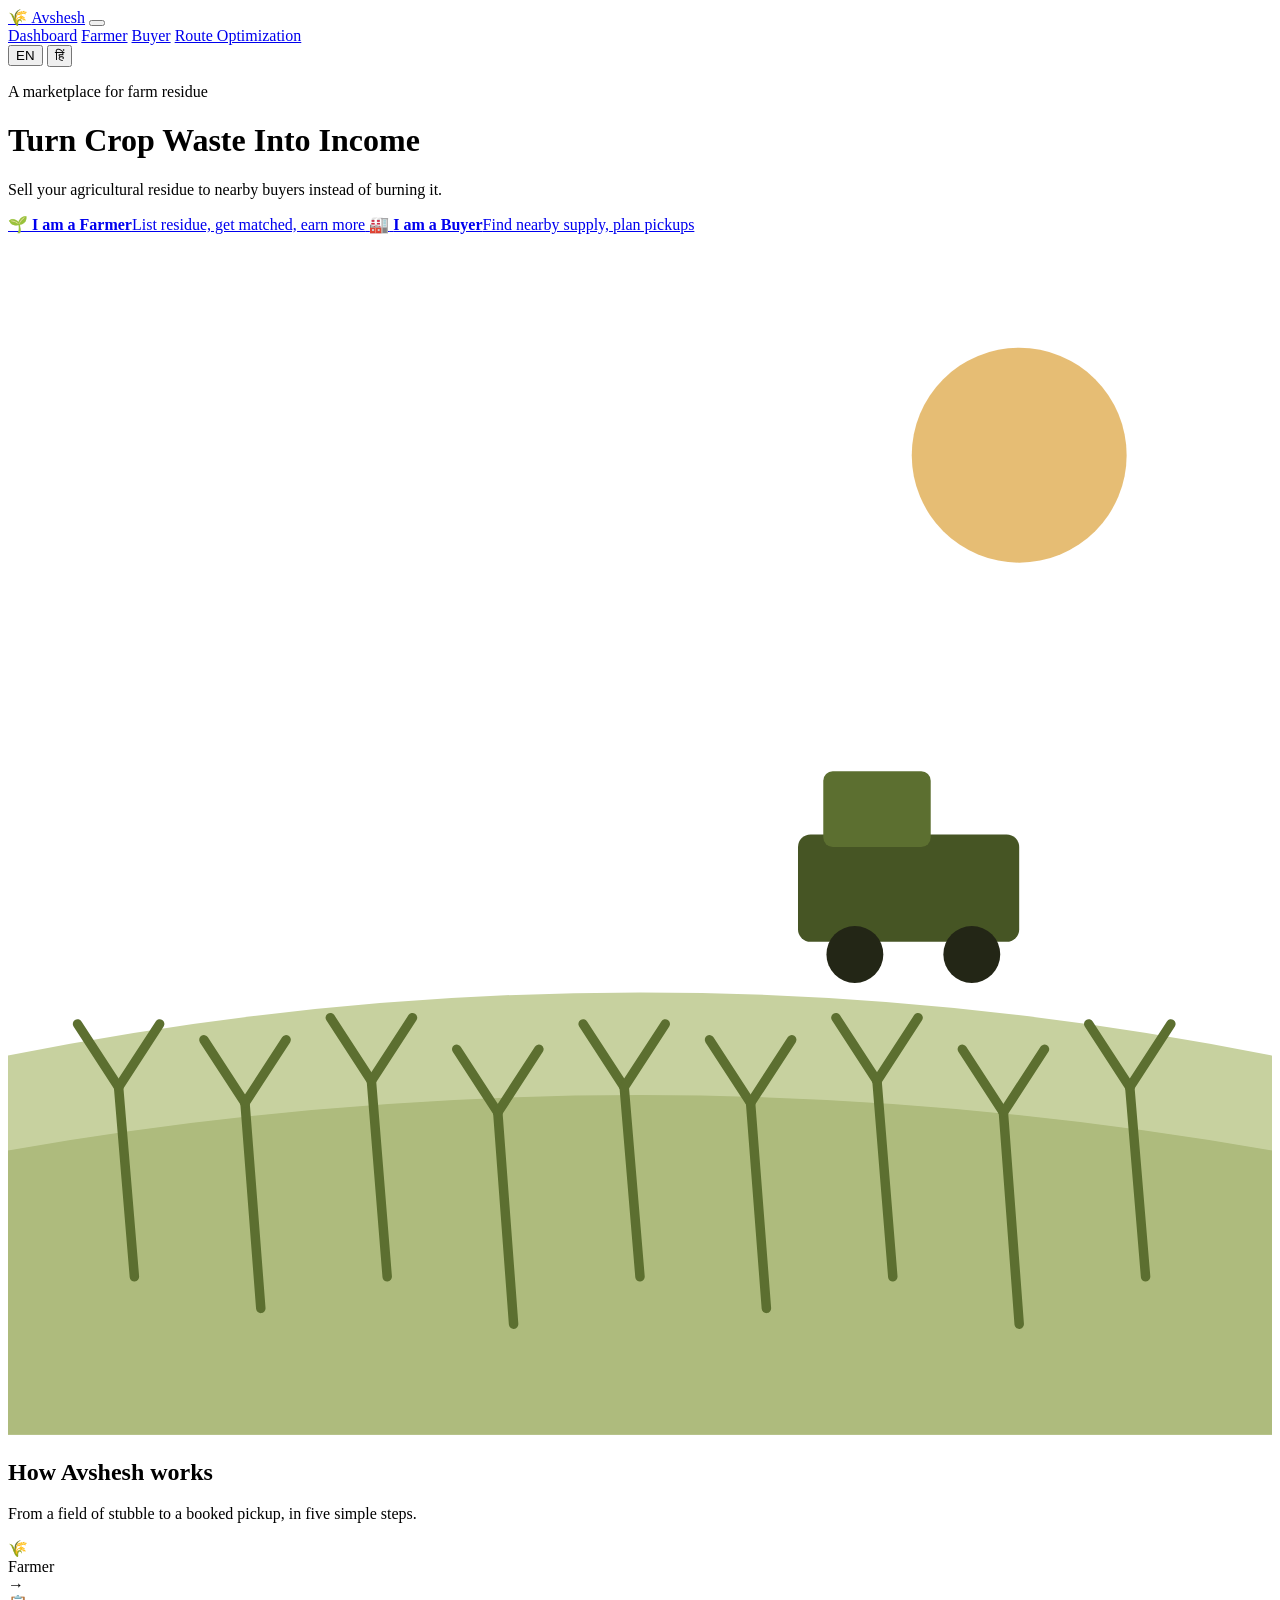
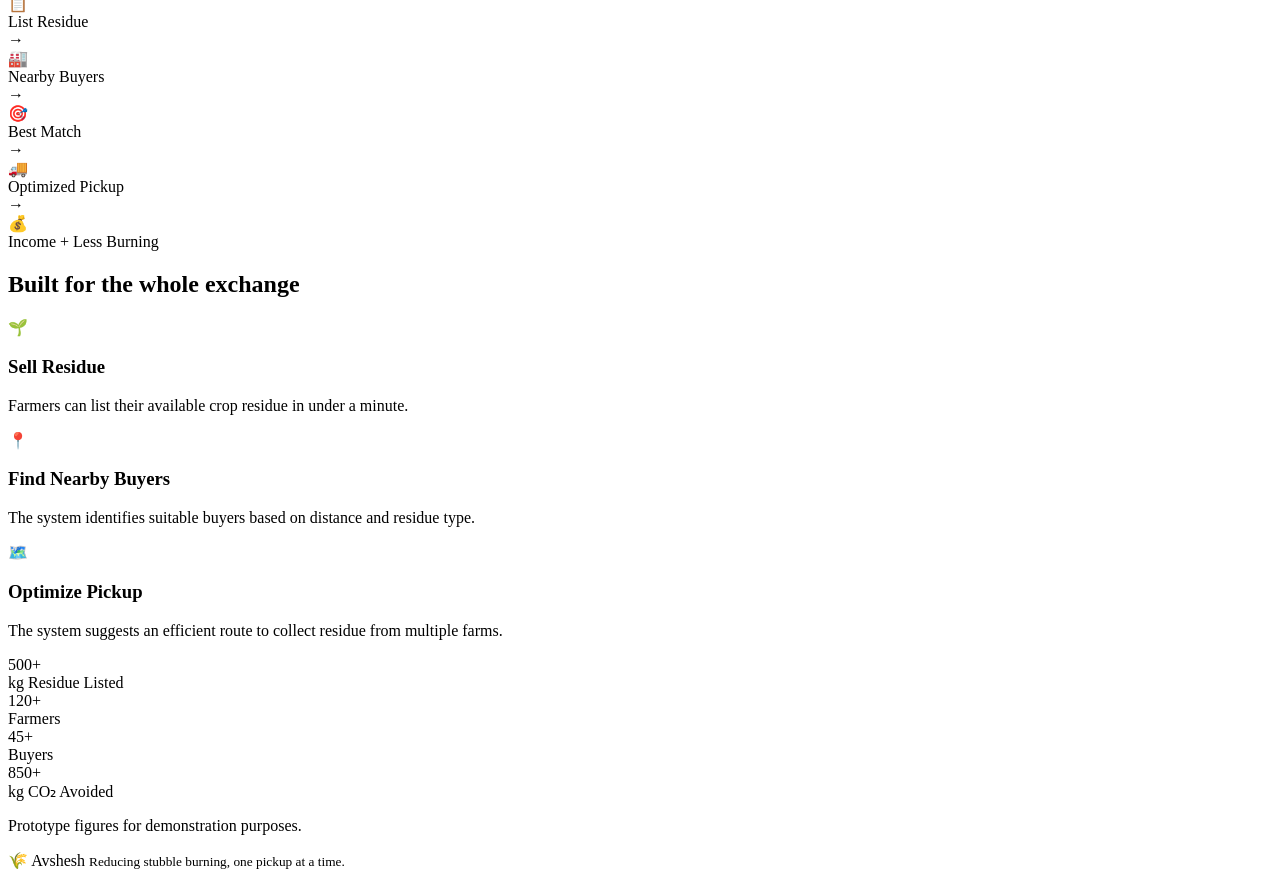
==== index.html @ 3e5e0919 "Add files via upload" ====
<!DOCTYPE html>
<html lang="en">
<head>
<meta charset="UTF-8" />
<meta name="viewport" content="width=device-width, initial-scale=1.0" />
<title>Avshesh — Turn Crop Waste Into Income</title>
<link rel="stylesheet" href="css/style.css" />
<link rel="stylesheet" href="css/enhance.css" />
</head>
<body>

<nav class="navbar">
  <div class="container">
    <a href="index.html" class="brand"><span class="seed">🌾</span> <span data-i18n="brandName">Avshesh</span></a>
    <button class="nav-toggle" aria-label="Menu"><span></span><span></span><span></span></button>
    <div class="nav-links">
      <a href="index.html" data-i18n="navDashboard">Dashboard</a>
      <a href="farmer.html" data-i18n="navFarmer">Farmer</a>
      <a href="buyer.html" data-i18n="navBuyer">Buyer</a>
      <a href="route.html" data-i18n="navRoute">Route Optimization</a>
    </div>
    <div class="nav-actions">
      <div class="lang-switch">
        <button data-lang="en">EN</button>
        <button data-lang="hi">हिं</button>
      </div>
      <div id="nav-user-slot"></div>
    </div>
  </div>
</nav>

<!-- ================= HERO ================= -->
<header class="hero field-texture">
  <div class="container hero-grid page-enter">
    <div>
      <p class="eyebrow-free-label" data-i18n="heroKicker">A marketplace for farm residue</p>
      <h1 data-i18n="heroTitle">Turn Crop Waste Into Income</h1>
      <p class="lead" data-i18n="heroLead">Sell your agricultural residue to nearby buyers instead of burning it.</p>
      <div class="hero-actions">
        <a href="farmer.html" class="role-card">
          <span class="icon">🌱</span>
          <span><strong data-i18n="ctaFarmer">I am a Farmer</strong><span data-i18n="roleFarmerDesc">List residue, get matched, earn more</span></span>
        </a>
        <a href="buyer.html" class="role-card">
          <span class="icon">🏭</span>
          <span><strong data-i18n="ctaBuyer">I am a Buyer</strong><span data-i18n="roleBuyerDesc">Find nearby supply, plan pickups</span></span>
        </a>
      </div>
    </div>

    <div class="field-scene" aria-hidden="true">
      <svg viewBox="0 0 400 380" xmlns="http://www.w3.org/2000/svg">
        <circle class="sun" cx="320" cy="70" r="34" fill="#e2b25c" opacity="0.85"/>
        <path d="M0 260 Q200 220 400 260 L400 380 L0 380 Z" fill="#c7d19f"/>
        <path d="M0 290 Q200 255 400 290 L400 380 L0 380 Z" fill="#aebb7d"/>
        <g stroke="#5c6f30" stroke-width="3" stroke-linecap="round">
          <g class="stalk"><line x1="40" y1="330" x2="35" y2="270"/><line x1="35" y1="270" x2="22" y2="250"/><line x1="35" y1="270" x2="48" y2="250"/></g>
          <g class="stalk"><line x1="80" y1="340" x2="75" y2="275"/><line x1="75" y1="275" x2="62" y2="255"/><line x1="75" y1="275" x2="88" y2="255"/></g>
          <g class="stalk"><line x1="120" y1="330" x2="115" y2="268"/><line x1="115" y1="268" x2="102" y2="248"/><line x1="115" y1="268" x2="128" y2="248"/></g>
          <g class="stalk"><line x1="160" y1="345" x2="155" y2="278"/><line x1="155" y1="278" x2="142" y2="258"/><line x1="155" y1="278" x2="168" y2="258"/></g>
          <g class="stalk"><line x1="200" y1="330" x2="195" y2="270"/><line x1="195" y1="270" x2="182" y2="250"/><line x1="195" y1="270" x2="208" y2="250"/></g>
          <g class="stalk"><line x1="240" y1="340" x2="235" y2="275"/><line x1="235" y1="275" x2="222" y2="255"/><line x1="235" y1="275" x2="248" y2="255"/></g>
          <g class="stalk"><line x1="280" y1="330" x2="275" y2="268"/><line x1="275" y1="268" x2="262" y2="248"/><line x1="275" y1="268" x2="288" y2="248"/></g>
          <g class="stalk"><line x1="320" y1="345" x2="315" y2="278"/><line x1="315" y1="278" x2="302" y2="258"/><line x1="315" y1="278" x2="328" y2="258"/></g>
          <g class="stalk"><line x1="360" y1="330" x2="355" y2="270"/><line x1="355" y1="270" x2="342" y2="250"/><line x1="355" y1="270" x2="368" y2="250"/></g>
        </g>
        <g transform="translate(250,170)">
          <rect x="0" y="20" width="70" height="34" rx="4" fill="#465524"/>
          <rect x="8" y="0" width="34" height="24" rx="3" fill="#5c6f30"/>
          <circle cx="18" cy="58" r="9" fill="#232616"/>
          <circle cx="55" cy="58" r="9" fill="#232616"/>
        </g>
      </svg>
    </div>
  </div>
</header>

<!-- ================= FLOW ================= -->
<section class="flow-section">
  <div class="container">
    <div class="section-head">
      <h2 data-i18n="flowTitle">How Avshesh works</h2>
      <p data-i18n="flowSub">From a field of stubble to a booked pickup, in five simple steps.</p>
    </div>
    <div class="flow-row">
      <div class="flow-step"><div class="bubble">🌾</div><span data-i18n="flowFarmer">Farmer</span></div>
      <span class="flow-arrow">→</span>
      <div class="flow-step"><div class="bubble">📋</div><span data-i18n="flowList">List Residue</span></div>
      <span class="flow-arrow">→</span>
      <div class="flow-step"><div class="bubble">🏭</div><span data-i18n="flowBuyers">Nearby Buyers</span></div>
      <span class="flow-arrow">→</span>
      <div class="flow-step"><div class="bubble">🎯</div><span data-i18n="flowMatch">Best Match</span></div>
      <span class="flow-arrow">→</span>
      <div class="flow-step"><div class="bubble">🚚</div><span data-i18n="flowPickup">Optimized Pickup</span></div>
      <span class="flow-arrow">→</span>
      <div class="flow-step"><div class="bubble">💰</div><span data-i18n="flowIncome">Income + Less Burning</span></div>
    </div>
  </div>
</section>

<!-- ================= FEATURES ================= -->
<section class="section">
  <div class="container">
    <div class="section-head">
      <h2 data-i18n="featTitle">Built for the whole exchange</h2>
    </div>
    <div class="card-grid">
      <div class="feature-card">
        <div class="icon">🌱</div>
        <h3 data-i18n="feat1Title">Sell Residue</h3>
        <p data-i18n="feat1Desc">Farmers can list their available crop residue in under a minute.</p>
      </div>
      <div class="feature-card">
        <div class="icon">📍</div>
        <h3 data-i18n="feat2Title">Find Nearby Buyers</h3>
        <p data-i18n="feat2Desc">The system identifies suitable buyers based on distance and residue type.</p>
      </div>
      <div class="feature-card">
        <div class="icon">🗺️</div>
        <h3 data-i18n="feat3Title">Optimize Pickup</h3>
        <p data-i18n="feat3Desc">The system suggests an efficient route to collect residue from multiple farms.</p>
      </div>
    </div>
  </div>
</section>

<!-- ================= IMPACT ================= -->
<section class="section" style="padding-top:0;">
  <div class="container">
    <div class="impact-strip">
      <div><div class="num">500+</div><div class="label" data-i18n="impactResidue">kg Residue Listed</div></div>
      <div><div class="num">120+</div><div class="label" data-i18n="impactFarmers">Farmers</div></div>
      <div><div class="num">45+</div><div class="label" data-i18n="impactBuyers">Buyers</div></div>
      <div><div class="num">850+</div><div class="label" data-i18n="impactCO2">kg CO₂ Avoided</div></div>
    </div>
    <p class="impact-note" data-i18n="impactDisclaimer">Prototype figures for demonstration purposes.</p>
  </div>
</section>

<footer>
  <div class="container">
    <span class="brand"><span class="seed">🌾</span> <span data-i18n="brandName">Avshesh</span></span>
    <small data-i18n="footerTag">Reducing stubble burning, one pickup at a time.</small>
  </div>
</footer>

<div id="toast-stack"></div>

<script src="js/i18n.js"></script>
<script src="js/app.js"></script>
<script src="js/chatbot.js"></script>
<script src="js/onboarding.js"></script>
</body>
</html>
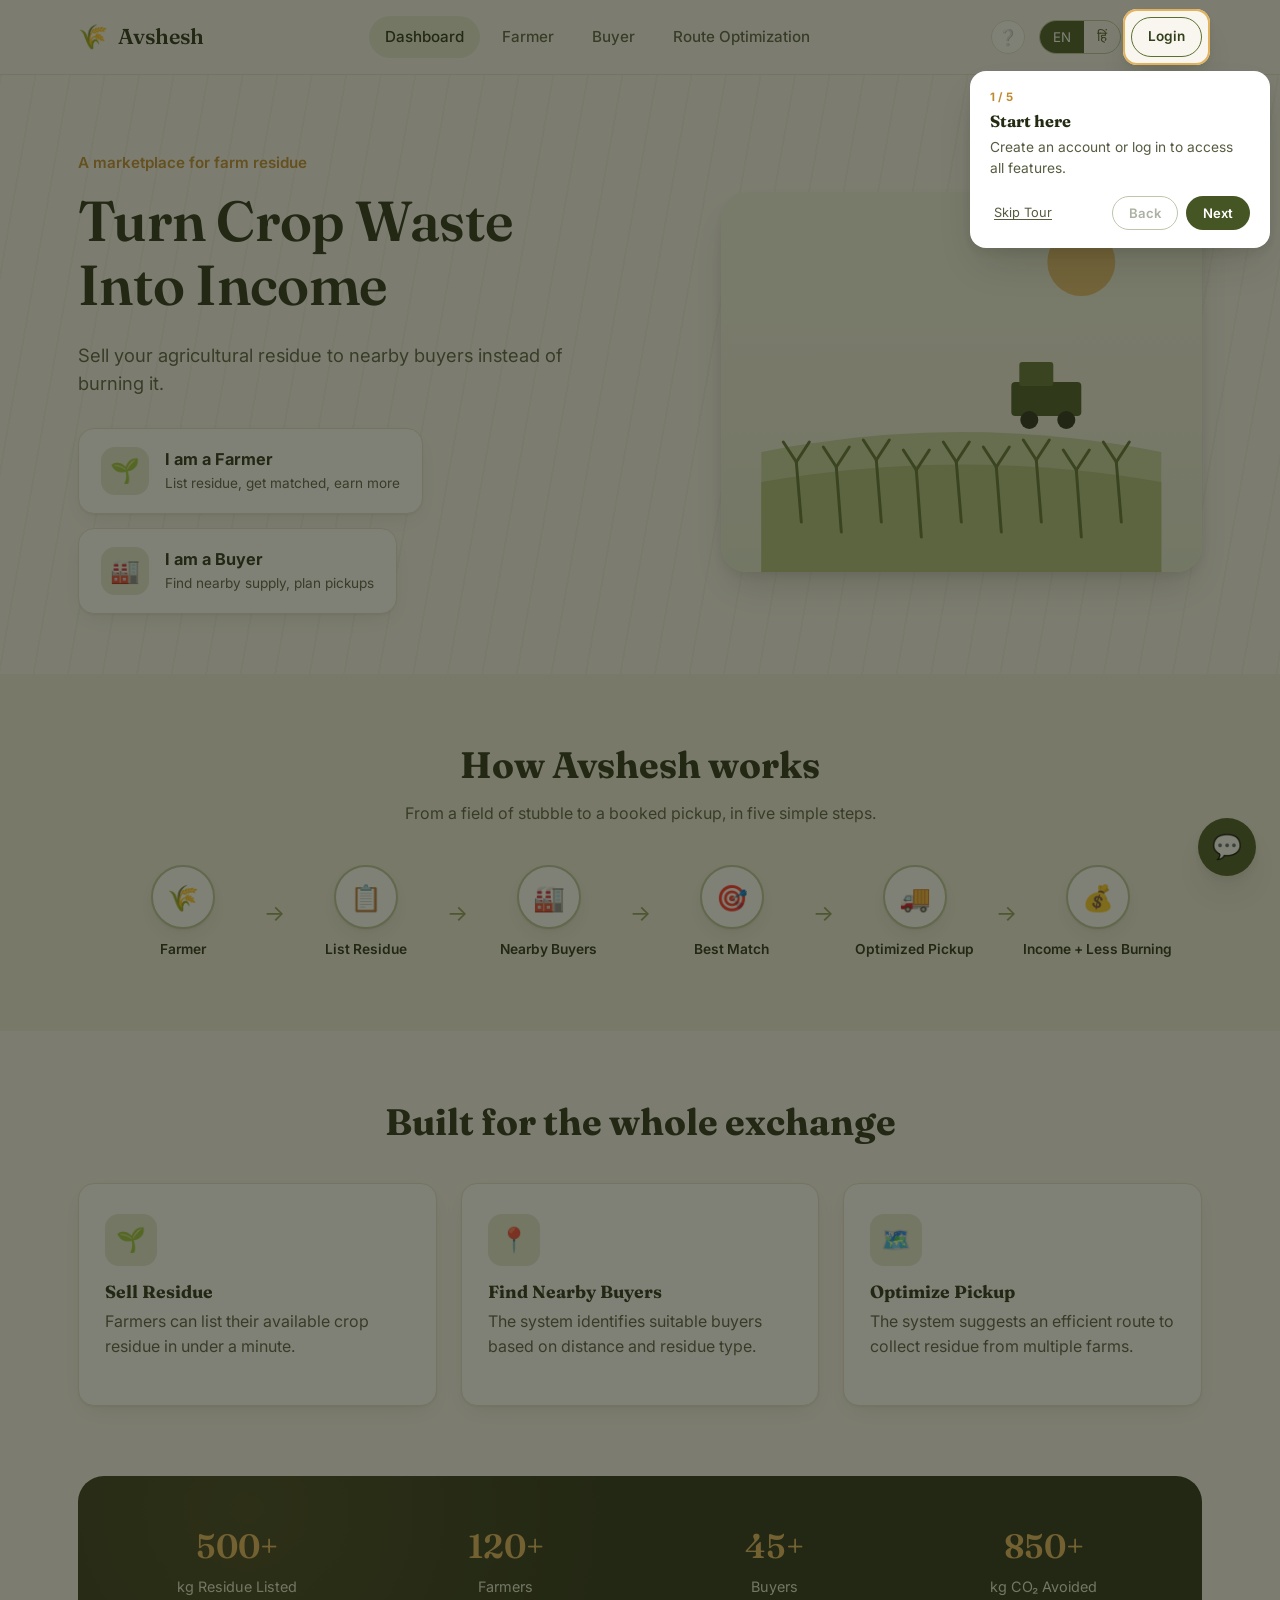
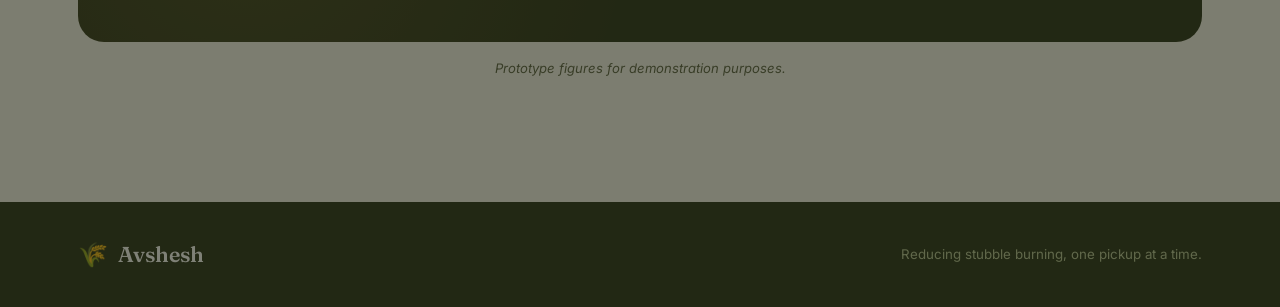
==== commit 43b381f0: "Add files via upload" ====
--- a/index.html
+++ b/index.html
@@ -4,8 +4,8 @@
 <meta charset="UTF-8" />
 <meta name="viewport" content="width=device-width, initial-scale=1.0" />
 <title>Avshesh — Turn Crop Waste Into Income</title>
-<link rel="stylesheet" href="css/style.css" />
-<link rel="stylesheet" href="css/enhance.css" />
+<link rel="stylesheet" href="style.css" />
+<link rel="stylesheet" href="enhance.css" />
 </head>
 <body>
 
@@ -146,9 +146,9 @@
 
 <div id="toast-stack"></div>
 
-<script src="js/i18n.js"></script>
-<script src="js/app.js"></script>
-<script src="js/chatbot.js"></script>
-<script src="js/onboarding.js"></script>
+<script src="i18n.js"></script>
+<script src="app.js"></script>
+<script src="chatbot.js"></script>
+<script src="onboarding.js"></script>
 </body>
 </html>
--- a/style.css
+++ b/style.css
@@ -0,0 +1,509 @@
+/* ============================================================
+   AVSHESH — Crop Residue Marketplace
+   Design tokens: olive green + off-white, warm harvest gold accent
+   ============================================================ */
+
+@import url('https://fonts.googleapis.com/css2?family=Fraunces:opsz,wght@9..144,400;9..144,500;9..144,600;9..144,700&family=Inter:wght@400;500;600;700&family=Noto+Sans+Devanagari:wght@400;500;600;700&display=swap');
+
+:root{
+  /* Core palette */
+  --olive-950:#232b13;
+  --olive-900:#33401b;
+  --olive-800:#465524;
+  --olive-700:#5c6f30;
+  --olive-600:#74883f;
+  --olive-500:#8a9c58;
+  --olive-300:#b7c497;
+  --olive-100:#e2e8d2;
+  --off-white:#f8f6ee;
+  --cream:#f0ecdf;
+  --cream-dark:#e6e0cd;
+  --gold:#c08a2e;
+  --gold-light:#e2b25c;
+  --ink:#232616;
+  --ink-soft:#565c40;
+  --white:#ffffff;
+  --danger:#a8432c;
+  --success:#3f6b3a;
+
+  /* Type */
+  --font-display:'Fraunces', 'Noto Sans Devanagari', serif;
+  --font-body:'Inter', 'Noto Sans Devanagari', sans-serif;
+
+  /* Shape */
+  --radius-sm:10px;
+  --radius-md:16px;
+  --radius-lg:26px;
+  --shadow-soft: 0 1px 2px rgba(35,38,22,0.06), 0 8px 24px -8px rgba(35,38,22,0.14);
+  --shadow-lift: 0 4px 8px rgba(35,38,22,0.08), 0 20px 40px -12px rgba(35,38,22,0.22);
+
+  --container: 1180px;
+}
+
+html[lang="hi"]{
+  --font-body:'Noto Sans Devanagari','Inter', sans-serif;
+  --font-display:'Noto Sans Devanagari','Fraunces', serif;
+}
+
+*,*::before,*::after{ box-sizing:border-box; }
+html{ scroll-behavior:smooth; }
+body{
+  margin:0;
+  background:var(--off-white);
+  color:var(--ink);
+  font-family:var(--font-body);
+  line-height:1.55;
+  -webkit-font-smoothing:antialiased;
+}
+img{ max-width:100%; display:block; }
+a{ color:inherit; text-decoration:none; }
+button{ font-family:inherit; }
+ul{ margin:0; padding:0; list-style:none; }
+h1,h2,h3,h4{ font-family:var(--font-display); color:var(--olive-950); margin:0 0 .4em; line-height:1.15; }
+p{ margin:0 0 1em; color:var(--ink-soft); }
+.container{ max-width:var(--container); margin:0 auto; padding:0 28px; }
+
+@media (prefers-reduced-motion: reduce){
+  *{ animation-duration:0.001ms !important; animation-iteration-count:1 !important; transition-duration:0.001ms !important; scroll-behavior:auto !important; }
+}
+
+:focus-visible{ outline:3px solid var(--gold); outline-offset:2px; border-radius:4px; }
+
+/* ---------------- Texture / field backdrop ---------------- */
+.field-texture{
+  background-image:
+    repeating-linear-gradient(100deg, rgba(90,105,50,0.05) 0px, rgba(90,105,50,0.05) 2px, transparent 2px, transparent 34px);
+}
+
+/* ---------------- Navbar ---------------- */
+.navbar{
+  position:sticky; top:0; z-index:50;
+  background:rgba(248,246,238,0.92);
+  backdrop-filter:blur(10px);
+  border-bottom:1px solid var(--cream-dark);
+}
+.navbar .container{
+  display:flex; align-items:center; justify-content:space-between;
+  height:74px;
+}
+.brand{
+  display:flex; align-items:center; gap:10px;
+  font-family:var(--font-display); font-weight:600; font-size:1.35rem;
+  color:var(--olive-950);
+}
+.brand .seed{ font-size:1.5rem; line-height:1; }
+.nav-links{ display:flex; align-items:center; gap:6px; }
+.nav-links a{
+  padding:9px 16px; border-radius:999px; font-weight:500; font-size:0.95rem;
+  color:var(--ink-soft); transition:background .18s ease, color .18s ease;
+  white-space:nowrap;
+}
+.nav-links a:hover, .nav-links a.active{ background:var(--olive-100); color:var(--olive-950); }
+.nav-actions{ display:flex; align-items:center; gap:10px; }
+.nav-toggle{ display:none; }
+
+.lang-switch{
+  display:flex; border:1.5px solid var(--olive-300); border-radius:999px; overflow:hidden;
+  font-size:.82rem; font-weight:600;
+}
+.lang-switch button{
+  padding:7px 13px; background:transparent; border:none; cursor:pointer; color:var(--olive-800);
+  transition:background .18s ease, color .18s ease;
+}
+.lang-switch button.active{ background:var(--olive-800); color:var(--white); }
+
+.user-chip{
+  display:flex; align-items:center; gap:8px; padding:6px 12px 6px 6px;
+  background:var(--cream); border-radius:999px; font-size:.85rem; font-weight:600; color:var(--olive-950);
+}
+.user-chip .avatar{
+  width:28px; height:28px; border-radius:50%; background:var(--olive-700); color:#fff;
+  display:flex; align-items:center; justify-content:center; font-size:.8rem; font-weight:700;
+}
+.logout-link{ font-size:.78rem; color:var(--ink-soft); margin-left:4px; }
+
+@media (max-width: 900px){
+  .nav-links{
+    position:fixed; inset:74px 0 auto 0; background:var(--off-white);
+    flex-direction:column; align-items:stretch; padding:10px 20px 20px;
+    border-bottom:1px solid var(--cream-dark); box-shadow:var(--shadow-soft);
+    transform:translateY(-8px); opacity:0; pointer-events:none; transition:all .2s ease;
+  }
+  .nav-links.open{ transform:translateY(0); opacity:1; pointer-events:auto; }
+  .nav-links a{ padding:12px 14px; }
+  .nav-toggle{
+    display:flex; flex-direction:column; gap:4px; background:none; border:none; cursor:pointer; padding:8px;
+  }
+  .nav-toggle span{ width:22px; height:2px; background:var(--olive-950); border-radius:2px; }
+}
+
+/* ---------------- Buttons ---------------- */
+.btn{
+  display:inline-flex; align-items:center; justify-content:center; gap:8px;
+  padding:13px 26px; border-radius:999px; font-weight:600; font-size:0.98rem;
+  border:1.5px solid transparent; cursor:pointer; transition:transform .16s ease, box-shadow .16s ease, background .16s ease, color .16s ease;
+  white-space:nowrap;
+}
+.btn:active{ transform:scale(0.97); }
+.btn-primary{ background:var(--olive-800); color:var(--white); box-shadow:var(--shadow-soft); }
+.btn-primary:hover{ background:var(--olive-900); box-shadow:var(--shadow-lift); }
+.btn-gold{ background:var(--gold); color:var(--white); box-shadow:var(--shadow-soft); }
+.btn-gold:hover{ background:#a87423; box-shadow:var(--shadow-lift); }
+.btn-outline{ background:transparent; border-color:var(--olive-700); color:var(--olive-900); }
+.btn-outline:hover{ background:var(--olive-100); }
+.btn-ghost{ background:transparent; color:var(--ink-soft); }
+.btn-ghost:hover{ color:var(--olive-950); }
+.btn-sm{ padding:8px 16px; font-size:.85rem; }
+.btn-block{ width:100%; }
+.btn[disabled]{ opacity:.5; cursor:not-allowed; }
+
+/* ---------------- Hero ---------------- */
+.hero{
+  position:relative; overflow:hidden;
+  padding:76px 0 60px;
+}
+.hero-grid{
+  display:grid; grid-template-columns:1.1fr 0.9fr; gap:56px; align-items:center;
+}
+.eyebrow-free-label{ /* just a small kicker, plain sentence case, no tracking/caps */
+  color:var(--gold); font-weight:600; font-size:.95rem; margin-bottom:14px;
+}
+.hero h1{
+  font-size:clamp(2.4rem, 4.4vw, 3.6rem); font-weight:600; letter-spacing:-0.01em;
+  max-width:12ch;
+}
+.hero p.lead{ font-size:1.15rem; max-width:46ch; color:var(--ink-soft); }
+.hero-actions{ display:flex; gap:14px; margin-top:30px; flex-wrap:wrap; }
+
+.role-card{
+  display:flex; align-items:center; gap:16px; padding:18px 22px; border-radius:var(--radius-md);
+  background:var(--white); box-shadow:var(--shadow-soft); border:1px solid var(--cream-dark);
+  transition:transform .18s ease, box-shadow .18s ease; min-width:230px;
+}
+.role-card:hover{ transform:translateY(-3px); box-shadow:var(--shadow-lift); }
+.role-card .icon{
+  width:48px; height:48px; border-radius:14px; display:flex; align-items:center; justify-content:center;
+  font-size:1.5rem; background:var(--olive-100); flex-shrink:0;
+}
+.role-card strong{ display:block; color:var(--olive-950); font-size:1.02rem; }
+.role-card span{ font-size:.85rem; color:var(--ink-soft); }
+
+/* Field illustration */
+.field-scene{
+  position:relative; height:380px; border-radius:var(--radius-lg);
+  background:linear-gradient(180deg, #eef1e0 0%, var(--cream) 55%, var(--olive-100) 100%);
+  overflow:hidden; box-shadow:var(--shadow-lift);
+}
+.field-scene svg{ position:absolute; inset:0; width:100%; height:100%; }
+.field-scene .sun{ animation:float-slow 6s ease-in-out infinite; }
+@keyframes float-slow{ 0%,100%{ transform:translateY(0);} 50%{ transform:translateY(-8px);} }
+.field-scene .stalk{ transform-origin:bottom center; animation:sway 4.5s ease-in-out infinite; }
+.field-scene .stalk:nth-child(odd){ animation-delay:.4s; }
+@keyframes sway{ 0%,100%{ transform:rotate(-2.5deg);} 50%{ transform:rotate(2.5deg);} }
+
+/* ---------------- Flow diagram ---------------- */
+.flow-section{ padding:70px 0; background:var(--cream); }
+.flow-row{
+  display:flex; align-items:center; justify-content:center; gap:0; flex-wrap:wrap; margin-top:36px;
+}
+.flow-step{
+  display:flex; flex-direction:column; align-items:center; gap:10px; width:150px; text-align:center;
+}
+.flow-step .bubble{
+  width:64px; height:64px; border-radius:50%; background:var(--white); box-shadow:var(--shadow-soft);
+  display:flex; align-items:center; justify-content:center; font-size:1.6rem; border:2px solid var(--olive-300);
+}
+.flow-step span{ font-size:.86rem; font-weight:600; color:var(--olive-950); }
+.flow-arrow{ color:var(--olive-500); font-size:1.4rem; padding:0 6px; }
+@media (max-width:900px){
+  .flow-row{ flex-direction:column; }
+  .flow-arrow{ transform:rotate(90deg); padding:6px 0; }
+}
+
+/* ---------------- Feature / stat cards ---------------- */
+.section{ padding:70px 0; }
+.section-head{ max-width:640px; margin:0 auto 40px; text-align:center; }
+.section-head h2{ font-size:clamp(1.7rem,3vw,2.3rem); }
+
+.card-grid{ display:grid; grid-template-columns:repeat(3, 1fr); gap:24px; }
+@media (max-width:900px){ .card-grid{ grid-template-columns:1fr; } }
+
+.feature-card{
+  background:var(--white); border-radius:var(--radius-md); padding:30px 26px;
+  border:1px solid var(--cream-dark); box-shadow:var(--shadow-soft);
+  transition:transform .18s ease, box-shadow .18s ease;
+}
+.feature-card:hover{ transform:translateY(-4px); box-shadow:var(--shadow-lift); }
+.feature-card .icon{
+  width:52px; height:52px; border-radius:14px; background:var(--olive-100); display:flex; align-items:center;
+  justify-content:center; font-size:1.5rem; margin-bottom:16px;
+}
+.feature-card h3{ font-size:1.1rem; }
+
+.impact-strip{
+  background:var(--olive-950); color:var(--white); border-radius:var(--radius-lg); padding:44px 36px;
+  display:grid; grid-template-columns:repeat(4,1fr); gap:24px; text-align:center;
+  background-image:radial-gradient(circle at 15% 20%, rgba(194,157,72,0.16), transparent 40%);
+}
+@media (max-width:900px){ .impact-strip{ grid-template-columns:repeat(2,1fr); } }
+.impact-strip .num{ font-family:var(--font-display); font-size:2.1rem; color:var(--gold-light); font-weight:600; }
+.impact-strip .label{ color:var(--olive-100); font-size:.9rem; margin-top:4px; }
+.impact-note{ text-align:center; font-size:.82rem; color:var(--ink-soft); margin-top:16px; font-style:italic; }
+
+/* ---------------- Dashboard layout ---------------- */
+.page-header{ padding:40px 0 8px; }
+.page-header h1{ font-size:1.9rem; }
+.page-header .subtitle{ color:var(--ink-soft); }
+
+.stat-grid{ display:grid; grid-template-columns:repeat(4, 1fr); gap:18px; margin:26px 0 10px; }
+@media (max-width:900px){ .stat-grid{ grid-template-columns:repeat(2,1fr); } }
+.stat-card{
+  background:var(--white); border:1px solid var(--cream-dark); border-radius:var(--radius-md);
+  padding:20px 20px; box-shadow:var(--shadow-soft);
+}
+.stat-card .stat-icon{ font-size:1.4rem; margin-bottom:8px; }
+.stat-card .stat-value{ font-family:var(--font-display); font-size:1.7rem; color:var(--olive-950); font-weight:600; }
+.stat-card .stat-label{ color:var(--ink-soft); font-size:.86rem; margin-top:2px; }
+
+.panel{
+  background:var(--white); border:1px solid var(--cream-dark); border-radius:var(--radius-lg);
+  padding:30px; box-shadow:var(--shadow-soft); margin-bottom:28px;
+}
+.panel h2{ font-size:1.3rem; }
+.two-col{ display:grid; grid-template-columns:1.1fr 0.9fr; gap:26px; align-items:start; }
+@media (max-width:980px){ .two-col{ grid-template-columns:1fr; } }
+
+/* Forms */
+.form-grid{ display:grid; grid-template-columns:1fr 1fr; gap:16px 18px; }
+@media (max-width:640px){ .form-grid{ grid-template-columns:1fr; } }
+.field{ display:flex; flex-direction:column; gap:6px; }
+.field.full{ grid-column:1 / -1; }
+.field label{ font-size:.86rem; font-weight:600; color:var(--olive-950); }
+.field input, .field select, .field textarea{
+  padding:12px 14px; border-radius:var(--radius-sm); border:1.5px solid var(--cream-dark);
+  background:var(--off-white); font-size:.95rem; font-family:inherit; color:var(--ink);
+  transition:border-color .16s ease, background .16s ease;
+}
+.field input:focus, .field select:focus, .field textarea:focus{
+  border-color:var(--olive-600); background:var(--white); outline:none;
+}
+.hint{ font-size:.78rem; color:var(--ink-soft); }
+
+/* Buyer / listing cards */
+.card-list{ display:flex; flex-direction:column; gap:16px; }
+.entity-card{
+  display:grid; grid-template-columns:auto 1fr auto; gap:18px; align-items:center;
+  background:var(--white); border:1px solid var(--cream-dark); border-radius:var(--radius-md);
+  padding:18px 20px; box-shadow:var(--shadow-soft); transition:box-shadow .18s ease, transform .18s ease;
+}
+.entity-card:hover{ box-shadow:var(--shadow-lift); transform:translateY(-2px); }
+@media (max-width:700px){ .entity-card{ grid-template-columns:1fr; text-align:left; } }
+.entity-avatar{
+  width:54px; height:54px; border-radius:14px; background:var(--olive-100); display:flex; align-items:center;
+  justify-content:center; font-size:1.5rem; flex-shrink:0;
+}
+.entity-main strong{ font-size:1.05rem; color:var(--olive-950); display:block; }
+.entity-meta{ display:flex; gap:14px; flex-wrap:wrap; margin-top:6px; font-size:.85rem; color:var(--ink-soft); }
+.entity-meta b{ color:var(--ink); }
+.entity-actions{ display:flex; flex-direction:column; align-items:flex-end; gap:8px; }
+@media (max-width:700px){ .entity-actions{ align-items:flex-start; flex-direction:row; flex-wrap:wrap; } }
+
+.match-badge{
+  display:inline-flex; align-items:center; gap:6px; font-weight:700; font-size:.86rem;
+  padding:5px 12px; border-radius:999px; background:var(--olive-100); color:var(--olive-900);
+}
+.match-badge.high{ background:#e4f0dc; color:var(--success); }
+.match-badge.mid{ background:#f4ecd6; color:var(--gold); }
+.match-badge.low{ background:#f2e3dd; color:var(--danger); }
+
+.tag{
+  display:inline-block; padding:4px 11px; border-radius:999px; font-size:.78rem; font-weight:600;
+  background:var(--cream); color:var(--olive-800);
+}
+.status-pill{ padding:4px 12px; border-radius:999px; font-size:.78rem; font-weight:700; }
+.status-pill.available{ background:#e4f0dc; color:var(--success); }
+.status-pill.pending{ background:#f4ecd6; color:var(--gold); }
+
+/* filters */
+.filter-bar{ display:flex; gap:12px; flex-wrap:wrap; margin-bottom:22px; }
+.filter-bar select, .filter-bar input{
+  padding:9px 14px; border-radius:999px; border:1.5px solid var(--cream-dark); background:var(--white);
+  font-size:.86rem; color:var(--ink);
+}
+
+/* Best match highlight box */
+.best-match-box{
+  border-radius:var(--radius-lg); padding:26px 28px; background:linear-gradient(135deg, var(--olive-800), var(--olive-950));
+  color:var(--white); position:relative; overflow:hidden;
+}
+.best-match-box::after{
+  content:"🌾"; position:absolute; right:-10px; bottom:-24px; font-size:7rem; opacity:.12;
+}
+.best-match-box .label{ font-size:.85rem; color:var(--olive-100); margin-bottom:6px; }
+.best-match-box .name{ font-family:var(--font-display); font-size:1.6rem; font-weight:600; }
+.best-match-box .row{ display:flex; gap:22px; margin-top:14px; flex-wrap:wrap; }
+.best-match-box .row div{ font-size:.9rem; color:var(--olive-100); }
+.best-match-box .row b{ display:block; color:var(--white); font-size:1.05rem; }
+
+/* Impact block */
+.impact-block{
+  border-radius:var(--radius-md); padding:22px 24px; background:var(--cream);
+  border:1px dashed var(--olive-500);
+}
+.impact-block .rows{ display:flex; gap:26px; margin-top:12px; flex-wrap:wrap; }
+.impact-block .rows div{ font-size:.9rem; }
+.impact-block .rows b{ display:block; font-size:1.3rem; color:var(--olive-900); font-family:var(--font-display); }
+.impact-block small{ display:block; margin-top:12px; color:var(--ink-soft); font-style:italic; }
+
+/* Route page */
+.route-map{
+  position:relative; background:linear-gradient(180deg, #eef1e0, var(--cream));
+  border-radius:var(--radius-lg); padding:30px; min-height:420px; box-shadow:var(--shadow-soft);
+  border:1px solid var(--cream-dark); overflow:hidden;
+}
+.route-svg{ width:100%; height:420px; }
+.route-path{ stroke:var(--olive-600); stroke-width:3; fill:none; stroke-dasharray:8 8; transition:d .5s ease; }
+.route-marker circle{ transition:cx .5s ease, cy .5s ease; }
+.route-marker text{ font-family:var(--font-body); font-size:12px; font-weight:600; fill:var(--olive-950); }
+.route-list{ display:flex; flex-direction:column; gap:10px; margin-top:18px; }
+.route-list li{
+  display:flex; align-items:center; gap:12px; padding:10px 14px; background:var(--white);
+  border-radius:var(--radius-sm); border:1px solid var(--cream-dark); font-size:.9rem;
+}
+.route-list .order-num{
+  width:26px; height:26px; border-radius:50%; background:var(--olive-800); color:#fff; font-weight:700;
+  font-size:.8rem; display:flex; align-items:center; justify-content:center; flex-shrink:0;
+}
+.ai-note{
+  font-size:.82rem; color:var(--ink-soft); background:var(--cream); padding:10px 16px; border-radius:var(--radius-sm);
+  display:inline-block; margin-top:10px; border-left:3px solid var(--gold);
+}
+
+/* ---------------- Login page ---------------- */
+.auth-wrap{
+  min-height:calc(100vh - 74px); display:flex; align-items:center; justify-content:center;
+  padding:50px 20px; background:
+    radial-gradient(circle at 85% 10%, rgba(194,157,72,0.10), transparent 45%),
+    linear-gradient(180deg, var(--off-white), var(--cream));
+}
+.auth-card{
+  width:100%; max-width:460px; background:var(--white); border-radius:var(--radius-lg);
+  box-shadow:var(--shadow-lift); padding:40px 36px; border:1px solid var(--cream-dark);
+  animation:rise-in .5s ease both;
+}
+@keyframes rise-in{ from{ opacity:0; transform:translateY(14px);} to{ opacity:1; transform:translateY(0);} }
+.auth-tabs{ display:flex; background:var(--cream); border-radius:999px; padding:4px; margin-bottom:26px; }
+.auth-tabs button{
+  flex:1; padding:10px; border:none; background:transparent; border-radius:999px; cursor:pointer;
+  font-weight:600; color:var(--ink-soft); transition:background .18s ease, color .18s ease;
+}
+.auth-tabs button.active{ background:var(--olive-800); color:#fff; }
+.role-toggle{ display:flex; gap:10px; margin-bottom:20px; }
+.role-toggle label{
+  flex:1; display:flex; align-items:center; justify-content:center; gap:8px; padding:12px;
+  border:1.5px solid var(--cream-dark); border-radius:var(--radius-sm); cursor:pointer; font-weight:600;
+  font-size:.92rem; color:var(--ink-soft); transition:all .16s ease;
+}
+.role-toggle input{ display:none; }
+.role-toggle input:checked + span{ color:var(--olive-950); }
+.role-toggle label:has(input:checked),
+.role-toggle label.is-selected{ border-color:var(--olive-700); background:var(--olive-100); color:var(--olive-950); }
+.auth-form{ display:flex; flex-direction:column; gap:14px; }
+.auth-switch{ text-align:center; margin-top:18px; font-size:.9rem; color:var(--ink-soft); }
+.auth-switch a{ color:var(--olive-800); font-weight:600; cursor:pointer; }
+.auth-error{ color:var(--danger); font-size:.85rem; display:none; }
+.auth-error.show{ display:block; }
+
+/* ---------------- Notifications (toast) ---------------- */
+#toast-stack{
+  position:fixed; top:90px; right:24px; z-index:200; display:flex; flex-direction:column; gap:12px;
+  max-width:340px;
+}
+.toast{
+  background:var(--olive-950); color:var(--white); padding:14px 18px; border-radius:var(--radius-sm);
+  box-shadow:var(--shadow-lift); font-size:.88rem; display:flex; gap:10px; align-items:flex-start;
+  animation:toast-in .3s ease both;
+}
+.toast .t-icon{ font-size:1.1rem; }
+.toast strong{ display:block; margin-bottom:2px; }
+.toast.leaving{ animation:toast-out .25s ease forwards; }
+@keyframes toast-in{ from{ opacity:0; transform:translateX(30px);} to{ opacity:1; transform:translateX(0);} }
+@keyframes toast-out{ to{ opacity:0; transform:translateX(30px) scale(.96);} }
+
+/* ---------------- Footer ---------------- */
+footer{ background:var(--olive-950); color:var(--olive-100); padding:36px 0; margin-top:40px; }
+footer .container{ display:flex; justify-content:space-between; align-items:center; flex-wrap:wrap; gap:14px; }
+footer .brand{ color:var(--white); }
+footer small{ color:var(--olive-300); }
+
+/* ---------------- Empty state ---------------- */
+.empty-state{ text-align:center; padding:40px 20px; color:var(--ink-soft); }
+.empty-state .icon{ font-size:2.4rem; margin-bottom:10px; }
+
+/* Fade-in for main content (one orchestrated reveal per page load) */
+.page-enter{ animation:page-in .5s ease both; }
+@keyframes page-in{ from{ opacity:0; transform:translateY(10px);} to{ opacity:1; transform:translateY(0);} }
+
+/* ============================================================
+   Interactive glow — cards glow toward the cursor on hover, and
+   buttons get a quick diagonal shine sweep. Purely a hover/pointer
+   response; respects prefers-reduced-motion via the rule above.
+   ============================================================ */
+.feature-card, .role-card, .stat-card, .entity-card,
+.best-match-box, .impact-block, .flow-step .bubble, .auth-card{
+  position:relative;
+  isolation:isolate;
+}
+.feature-card::before, .role-card::before, .stat-card::before, .entity-card::before,
+.best-match-box::before, .impact-block::before, .flow-step .bubble::before, .auth-card::before{
+  content:"";
+  position:absolute;
+  inset:0;
+  z-index:-1;
+  border-radius:inherit;
+  background:radial-gradient(160px circle at var(--mx,50%) var(--my,50%), rgba(255,255,255,0.9), rgba(255,255,255,0) 65%);
+  opacity:0;
+  transition:opacity .35s ease;
+  pointer-events:none;
+}
+.feature-card:hover::before, .role-card:hover::before, .stat-card:hover::before, .entity-card:hover::before,
+.best-match-box:hover::before, .impact-block:hover::before, .flow-step .bubble:hover::before, .auth-card:hover::before{
+  opacity:1;
+}
+/* Warm gold glow on the dark best-match panel instead of white */
+.best-match-box::before{
+  background:radial-gradient(220px circle at var(--mx,50%) var(--my,50%), rgba(226,178,92,0.55), rgba(226,178,92,0) 65%);
+}
+
+/* Buttons: quick shine sweep across on hover */
+.btn{ position:relative; overflow:hidden; isolation:isolate; }
+.btn::after{
+  content:"";
+  position:absolute;
+  top:0; left:-60%;
+  width:40%; height:100%;
+  background:linear-gradient(120deg, transparent, rgba(255,255,255,0.55), transparent);
+  transform:skewX(-20deg);
+  transition:left .55s ease;
+  pointer-events:none;
+  z-index:1;
+}
+.btn:hover::after{ left:130%; }
+
+/* Tiny sparkle accent that blinks on card hover, for a touch of glitter */
+.feature-card::after, .role-card::after, .entity-card::after{
+  content:"✦";
+  position:absolute;
+  top:14px; right:16px;
+  font-size:.85rem;
+  color:var(--gold-light);
+  opacity:0;
+  transform:scale(0.5) rotate(-15deg);
+  transition:opacity .3s ease, transform .3s ease;
+  pointer-events:none;
+  z-index:2;
+}
+.feature-card:hover::after, .role-card:hover::after, .entity-card:hover::after{
+  opacity:1;
+  transform:scale(1) rotate(0deg);
+}
--- a/enhance.css
+++ b/enhance.css
@@ -0,0 +1,173 @@
+/* ============================================================
+   AVSHESH — enhance.css
+   Styles for two additive features: the AI Chatbot Assistant and
+   the First-Time User Guided Tour. Built entirely from the design
+   tokens already defined in style.css (colors, radii, shadows,
+   fonts) so both features feel native to the existing site.
+   Load this file AFTER style.css.
+   ============================================================ */
+
+/* ---------------- Take Tour Again (navbar) ---------------- */
+.tour-restart-btn{
+  display:inline-flex; align-items:center; justify-content:center;
+  width:34px; height:34px; border-radius:50%; border:1.5px solid var(--cream-dark);
+  background:var(--white); color:var(--olive-800); font-size:1rem; cursor:pointer;
+  transition:background .16s ease, border-color .16s ease, transform .16s ease;
+  margin-right:4px; flex-shrink:0;
+}
+.tour-restart-btn:hover{ background:var(--olive-100); border-color:var(--olive-500); transform:translateY(-1px); }
+
+/* ================================================================
+   CHATBOT
+   ================================================================ */
+.av-chat-fab{
+  position:fixed; right:24px; bottom:24px; z-index:400;
+  width:58px; height:58px; border-radius:50%; border:none; cursor:pointer;
+  background:var(--olive-800); color:var(--white); box-shadow:var(--shadow-lift);
+  display:flex; align-items:center; justify-content:center; font-size:1.5rem;
+  transition:transform .18s ease, background .18s ease;
+}
+.av-chat-fab:hover{ background:var(--olive-900); transform:translateY(-2px) scale(1.04); }
+.av-chat-fab:active{ transform:scale(0.95); }
+.av-chat-fab-icon{ line-height:1; }
+
+.av-chat-panel{
+  position:fixed; right:24px; bottom:94px; z-index:401;
+  width:360px; max-width:calc(100vw - 32px);
+  height:min(520px, calc(100vh - 140px));
+  background:var(--white); border-radius:var(--radius-lg); border:1px solid var(--cream-dark);
+  box-shadow:var(--shadow-lift); display:flex; flex-direction:column; overflow:hidden;
+  opacity:0; transform:translateY(16px) scale(0.98); pointer-events:none;
+  transition:opacity .2s ease, transform .2s ease;
+}
+.av-chat-panel.open{ opacity:1; transform:translateY(0) scale(1); pointer-events:auto; }
+.av-chat-panel[hidden]{ display:none; }
+
+.av-chat-header{
+  background:var(--olive-950); color:var(--white); padding:16px 18px;
+  display:flex; align-items:center; justify-content:space-between; flex-shrink:0;
+  background-image:radial-gradient(circle at 90% 0%, rgba(226,178,92,0.18), transparent 55%);
+}
+.av-chat-header-title{ display:flex; align-items:center; gap:10px; }
+.av-chat-avatar{
+  width:34px; height:34px; border-radius:50%; background:rgba(255,255,255,0.14);
+  display:flex; align-items:center; justify-content:center; font-size:1.1rem; flex-shrink:0;
+}
+.av-chat-header-title strong{ display:block; font-family:var(--font-display); font-size:.98rem; }
+.av-chat-header-title span{ display:block; font-size:.74rem; color:var(--olive-100); margin-top:1px; }
+.av-chat-close{
+  background:none; border:none; color:var(--olive-100); font-size:1rem; cursor:pointer;
+  width:28px; height:28px; border-radius:50%; display:flex; align-items:center; justify-content:center;
+  transition:background .16s ease, color .16s ease;
+}
+.av-chat-close:hover{ background:rgba(255,255,255,0.12); color:var(--white); }
+
+.av-chat-messages{
+  flex:1; overflow-y:auto; padding:16px 16px 6px; display:flex; flex-direction:column; gap:10px;
+  background:var(--off-white);
+}
+.av-chat-msg{
+  max-width:82%; padding:10px 13px; border-radius:14px; font-size:.88rem; line-height:1.45;
+  animation:av-msg-in .22s ease both;
+}
+@keyframes av-msg-in{ from{ opacity:0; transform:translateY(6px);} to{ opacity:1; transform:translateY(0);} }
+.av-chat-msg-bot{
+  align-self:flex-start; background:var(--olive-100); color:var(--ink); border-bottom-left-radius:4px;
+}
+.av-chat-msg-user{
+  align-self:flex-end; background:var(--olive-800); color:var(--white); border-bottom-right-radius:4px;
+}
+.av-chat-typing{ display:flex; gap:4px; align-items:center; padding:12px 14px; }
+.av-chat-typing span{
+  width:6px; height:6px; border-radius:50%; background:var(--olive-700); opacity:.6;
+  animation:av-typing 1s ease-in-out infinite;
+}
+.av-chat-typing span:nth-child(2){ animation-delay:.15s; }
+.av-chat-typing span:nth-child(3){ animation-delay:.3s; }
+@keyframes av-typing{ 0%,60%,100%{ transform:translateY(0); opacity:.5; } 30%{ transform:translateY(-4px); opacity:1; } }
+
+.av-chat-suggestions{
+  display:flex; flex-wrap:wrap; gap:8px; padding:10px 16px; background:var(--off-white); flex-shrink:0;
+}
+.av-chat-chip{
+  background:var(--white); border:1.5px solid var(--cream-dark); color:var(--olive-900);
+  padding:7px 12px; border-radius:999px; font-size:.78rem; font-weight:600; cursor:pointer;
+  transition:background .16s ease, border-color .16s ease;
+}
+.av-chat-chip:hover{ background:var(--olive-100); border-color:var(--olive-500); }
+
+.av-chat-input-row{
+  display:flex; gap:8px; padding:12px; border-top:1px solid var(--cream-dark); background:var(--white); flex-shrink:0;
+}
+.av-chat-input{
+  flex:1; padding:11px 14px; border-radius:999px; border:1.5px solid var(--cream-dark);
+  background:var(--off-white); font-size:.88rem; font-family:inherit; color:var(--ink);
+  transition:border-color .16s ease, background .16s ease;
+}
+.av-chat-input:focus{ outline:none; border-color:var(--olive-600); background:var(--white); }
+.av-chat-send{
+  width:42px; height:42px; border-radius:50%; border:none; background:var(--olive-800); color:var(--white);
+  font-size:1rem; cursor:pointer; flex-shrink:0; display:flex; align-items:center; justify-content:center;
+  transition:background .16s ease, transform .16s ease;
+}
+.av-chat-send:hover{ background:var(--olive-900); }
+.av-chat-send:active{ transform:scale(0.94); }
+
+@media (max-width:560px){
+  .av-chat-fab{ right:16px; bottom:16px; width:54px; height:54px; }
+  .av-chat-panel{
+    right:8px; left:8px; bottom:8px; width:auto; max-width:none;
+    height:min(72vh, 560px); border-radius:var(--radius-lg);
+  }
+}
+
+/* ================================================================
+   ONBOARDING TOUR
+   ================================================================ */
+.av-tour-overlay{ position:fixed; inset:0; z-index:500; pointer-events:none; }
+
+.av-tour-spotlight{
+  position:fixed; border-radius:14px; border:2px solid var(--gold-light);
+  box-shadow:0 0 0 9999px rgba(35,38,22,0.58), var(--shadow-lift);
+  transition:top .35s ease, left .35s ease, width .35s ease, height .35s ease, opacity .25s ease;
+  pointer-events:none;
+}
+
+.av-tour-tooltip{
+  position:fixed; z-index:501; width:300px; max-width:calc(100vw - 24px);
+  background:var(--white); border-radius:var(--radius-md); box-shadow:var(--shadow-lift);
+  padding:18px 20px; pointer-events:auto;
+  animation:av-tour-in .25s ease both;
+}
+@keyframes av-tour-in{ from{ opacity:0; transform:translateY(8px);} to{ opacity:1; transform:translateY(0);} }
+.av-tour-tooltip.av-tour-done{ width:320px; text-align:center; }
+
+.av-tour-progress{ font-size:.72rem; font-weight:700; letter-spacing:.02em; color:var(--gold); margin-bottom:6px; }
+.av-tour-tooltip h4{ font-size:1.02rem; margin:0 0 6px; color:var(--olive-950); }
+.av-tour-tooltip p{ font-size:.86rem; color:var(--ink-soft); margin:0 0 16px; }
+
+.av-tour-actions{ display:flex; align-items:center; justify-content:space-between; gap:10px; }
+.av-tour-skip{
+  background:none; border:none; color:var(--ink-soft); font-size:.8rem; cursor:pointer; padding:6px 4px;
+  text-decoration:underline; text-underline-offset:2px;
+}
+.av-tour-skip:hover{ color:var(--ink); }
+.av-tour-nav-btns{ display:flex; gap:8px; }
+.av-tour-back, .av-tour-next{
+  border-radius:999px; font-weight:600; font-size:.82rem; cursor:pointer; padding:8px 16px; border:1.5px solid transparent;
+  transition:background .16s ease, transform .16s ease;
+}
+.av-tour-back{ background:transparent; border-color:var(--olive-700); color:var(--olive-900); }
+.av-tour-back:hover{ background:var(--olive-100); }
+.av-tour-back:disabled{ opacity:.4; cursor:not-allowed; }
+.av-tour-next{ background:var(--olive-800); color:var(--white); }
+.av-tour-next:hover{ background:var(--olive-900); }
+.av-tour-next:active{ transform:scale(0.96); }
+
+@media (max-width:560px){
+  .av-tour-tooltip{
+    left:12px !important; right:12px; width:auto !important; max-width:none;
+    bottom:16px !important; top:auto !important;
+  }
+  .av-tour-tooltip.av-tour-done{ top:50% !important; bottom:auto !important; transform:translateY(-50%) !important; }
+}
